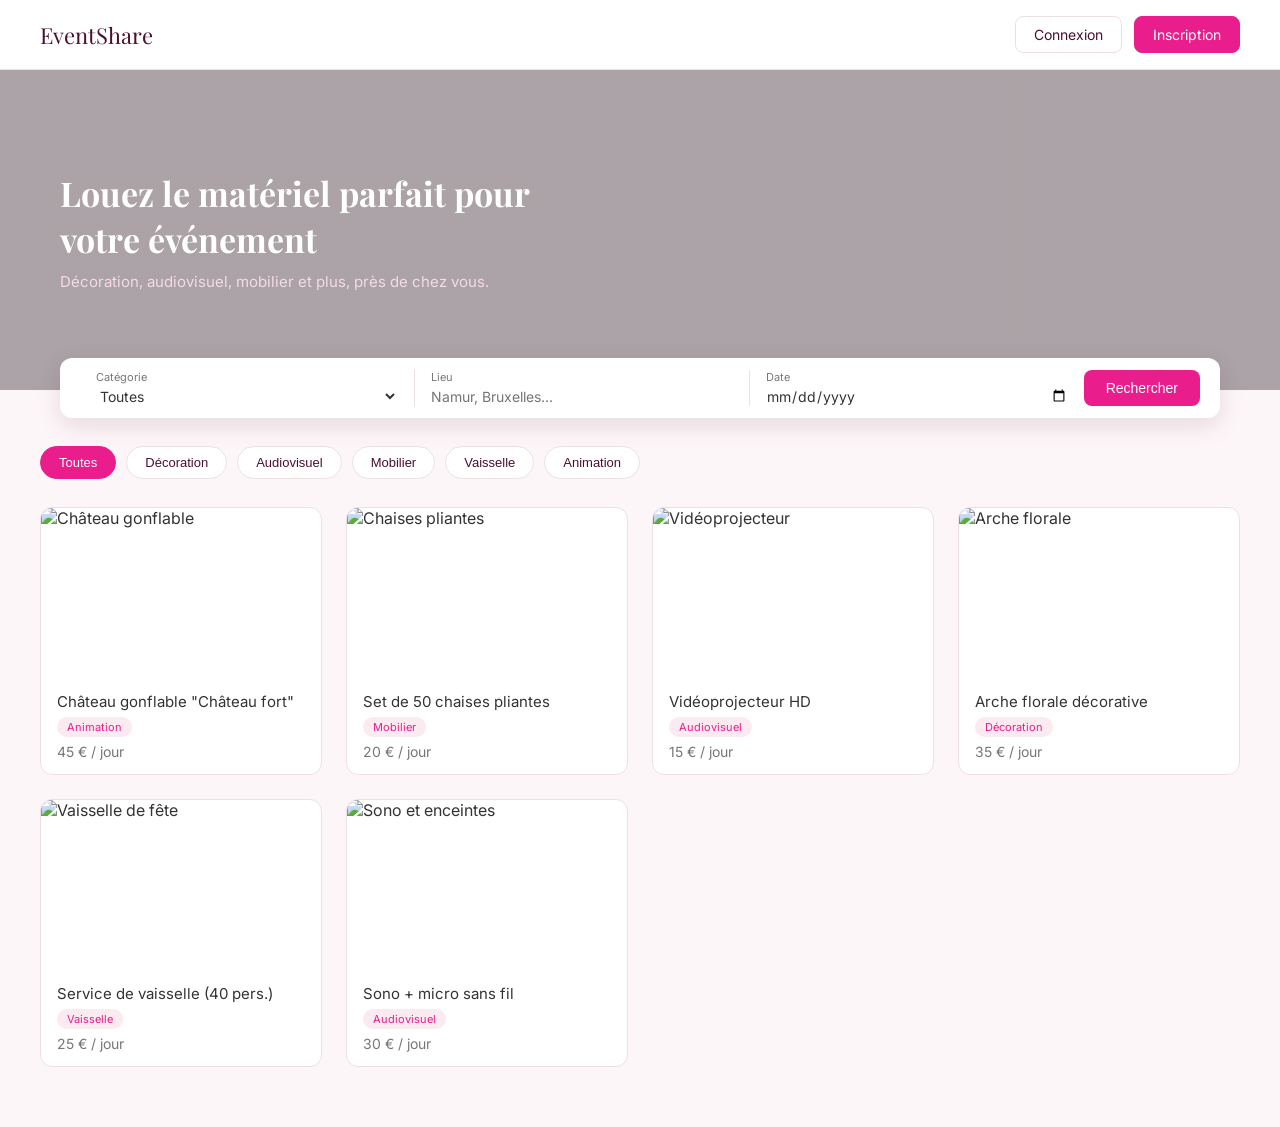
==== src/main/resources/static/index.html @ 3b7f187b "added html structure and css stylesheet" ====
<!DOCTYPE html>
<html lang="fr">
<head>
    <meta charset="UTF-8">
    <meta name="viewport" content="width=device-width, initial-scale=1.0">
    <title>EventShare — Louez du matériel événementiel</title>
    <link rel="stylesheet" href="css/style.css">
</head>
<body>

    <nav class="navbar">
        <a href="index.html" class="logo">EventShare</a>
        <div class="nav-actions">
            <a href="login.html" class="btn">Connexion</a>
            <a href="register.html" class="btn btn-primary">Inscription</a>
        </div>
    </nav>

    <header class="hero">
        <h1>Louez le matériel parfait pour votre événement</h1>
        <p>Décoration, audiovisuel, mobilier et plus, près de chez vous.</p>

        <form class="search-bar">
            <div class="search-field">
                <label for="search-category">Catégorie</label>
                <select id="search-category">
                    <option>Toutes</option>
                    <option>Décoration</option>
                    <option>Audiovisuel</option>
                    <option>Mobilier</option>
                    <option>Vaisselle</option>
                    <option>Animation</option>
                </select>
            </div>
            <div class="search-field">
                <label for="search-location">Lieu</label>
                <input type="text" id="search-location" placeholder="Namur, Bruxelles...">
            </div>
            <div class="search-field">
                <label for="search-date">Date</label>
                <input type="date" id="search-date">
            </div>
            <button type="submit" class="search-submit">Rechercher</button>
        </form>
    </header>

    <div class="categories">
        <button class="category-pill active">Toutes</button>
        <button class="category-pill">Décoration</button>
        <button class="category-pill">Audiovisuel</button>
        <button class="category-pill">Mobilier</button>
        <button class="category-pill">Vaisselle</button>
        <button class="category-pill">Animation</button>
    </div>

    <main class="catalogue">
        <article class="item-card">
            <img src="https://images.unsplash.com/photo-1464349153735-7db50ed83c84?w=400" alt="Château gonflable">
            <div class="item-body">
                <div class="item-title">Château gonflable "Château fort"</div>
                <span class="item-category">Animation</span>
                <div class="item-price">45 € / jour</div>
            </div>
        </article>

        <article class="item-card">
            <img src="https://images.unsplash.com/photo-1519671482749-fd09be7ccebf?w=400" alt="Chaises pliantes">
            <div class="item-body">
                <div class="item-title">Set de 50 chaises pliantes</div>
                <span class="item-category">Mobilier</span>
                <div class="item-price">20 € / jour</div>
            </div>
        </article>

        <article class="item-card">
            <img src="https://images.unsplash.com/photo-1478720568477-152d9b164e26?w=400" alt="Vidéoprojecteur">
            <div class="item-body">
                <div class="item-title">Vidéoprojecteur HD</div>
                <span class="item-category">Audiovisuel</span>
                <div class="item-price">15 € / jour</div>
            </div>
        </article>

        <article class="item-card">
            <img src="https://images.unsplash.com/photo-1519225421980-715cb0215aed?w=400" alt="Arche florale">
            <div class="item-body">
                <div class="item-title">Arche florale décorative</div>
                <span class="item-category">Décoration</span>
                <div class="item-price">35 € / jour</div>
            </div>
        </article>

        <article class="item-card">
            <img src="https://images.unsplash.com/photo-1530103862676-de8c9debad1d?w=400" alt="Vaisselle de fête">
            <div class="item-body">
                <div class="item-title">Service de vaisselle (40 pers.)</div>
                <span class="item-category">Vaisselle</span>
                <div class="item-price">25 € / jour</div>
            </div>
        </article>

        <article class="item-card">
            <img src="https://images.unsplash.com/photo-1470229722913-7c0e2dbbafd3?w=400" alt="Sono et enceintes">
            <div class="item-body">
                <div class="item-title">Sono + micro sans fil</div>
                <span class="item-category">Audiovisuel</span>
                <div class="item-price">30 € / jour</div>
            </div>
        </article>
    </main>

</body>
</html>
---- src/main/resources/static/css/style.css ----
@import url('https://fonts.googleapis.com/css2?family=Playfair+Display:wght@500;600&family=Inter:wght@400;500&display=swap');

:root {
    --rose: #E91E8C;
    --rose-clair: #FBEAF0;
    --bordeaux: #4A1030;
    --fond: #FDF6F8;
    --texte: #333333;
    --texte-clair: #777777;
    --bordure: #ECE0E4;
    --rayon: 12px;
}

* {
    box-sizing: border-box;
}

body {
    margin: 0;
    font-family: 'Inter', sans-serif;
    color: var(--texte);
    background: var(--fond);
}

h1, h2, h3 {
    font-family: 'Playfair Display', serif;
    color: var(--bordeaux);
    margin: 0;
}

a {
    text-decoration: none;
    color: inherit;
}

/* --- Navbar --- */

.navbar {
    display: flex;
    align-items: center;
    justify-content: space-between;
    padding: 16px 40px;
    background: #fff;
    border-bottom: 1px solid var(--bordure);
}

.navbar .logo {
    font-family: 'Playfair Display', serif;
    font-size: 22px;
    color: var(--bordeaux);
}

.navbar .nav-actions {
    display: flex;
    gap: 12px;
}

.btn {
    font-family: 'Inter', sans-serif;
    font-size: 14px;
    padding: 9px 18px;
    border-radius: 8px;
    border: 1px solid var(--bordure);
    background: #fff;
    color: var(--bordeaux);
    cursor: pointer;
}

.btn-primary {
    background: var(--rose);
    border-color: var(--rose);
    color: #fff;
}

/* --- Hero --- */

.hero {
    position: relative;
    height: 320px;
    background-image:
        linear-gradient(rgba(20, 5, 15, 0.35), rgba(20, 5, 15, 0.35)),
        url('https://images.unsplash.com/photo-1519167758481-83f550bb49b3?w=1200');
    background-size: cover;
    background-position: center;
    display: flex;
    flex-direction: column;
    justify-content: center;
    padding: 0 60px;
}

.hero h1 {
    color: #fff;
    font-size: 34px;
    max-width: 480px;
    margin-bottom: 10px;
}

.hero p {
    color: #f4dbe6;
    font-size: 15px;
    margin: 0;
}

/* --- Barre de recherche flottante --- */

.search-bar {
    position: absolute;
    bottom: -28px;
    left: 60px;
    right: 60px;
    background: #fff;
    border-radius: var(--rayon);
    padding: 12px 20px;
    display: flex;
    align-items: center;
    box-shadow: 0 8px 24px rgba(74, 16, 48, 0.12);
}

.search-field {
    flex: 1;
    padding: 0 16px;
    border-right: 1px solid var(--bordure);
}

.search-field:last-of-type {
    border-right: none;
}

.search-field label {
    display: block;
    font-size: 11px;
    color: var(--texte-clair);
    margin-bottom: 2px;
}

.search-field input,
.search-field select {
    border: none;
    font-size: 14px;
    font-family: 'Inter', sans-serif;
    color: var(--texte);
    width: 100%;
    padding: 0;
    background: transparent;
}

.search-field input:focus,
.search-field select:focus {
    outline: none;
}

.search-submit {
    background: var(--rose);
    color: #fff;
    font-size: 14px;
    padding: 10px 22px;
    border-radius: 8px;
    border: none;
    cursor: pointer;
    white-space: nowrap;
}

/* --- Filtres catégories --- */

.categories {
    display: flex;
    gap: 10px;
    flex-wrap: wrap;
    padding: 56px 40px 12px;
}

.category-pill {
    font-size: 13px;
    padding: 8px 18px;
    border-radius: 18px;
    border: 1px solid var(--bordure);
    background: #fff;
    color: var(--bordeaux);
    cursor: pointer;
}

.category-pill.active {
    background: var(--rose);
    border-color: var(--rose);
    color: #fff;
}

/* --- Grille de cartes --- */

.catalogue {
    display: grid;
    grid-template-columns: repeat(auto-fit, minmax(240px, 1fr));
    gap: 24px;
    padding: 16px 40px 60px;
}

.item-card {
    background: #fff;
    border-radius: var(--rayon);
    border: 1px solid var(--bordure);
    overflow: hidden;
}

.item-card img {
    width: 100%;
    height: 170px;
    object-fit: cover;
    display: block;
}

.item-card .item-body {
    padding: 14px 16px;
}

.item-card .item-title {
    font-size: 15px;
    color: var(--texte);
    margin-bottom: 4px;
}

.item-card .item-category {
    display: inline-block;
    font-size: 11px;
    color: var(--rose);
    background: var(--rose-clair);
    padding: 3px 10px;
    border-radius: 10px;
    margin-bottom: 6px;
}

.item-card .item-price {
    font-size: 14px;
    color: var(--texte-clair);
}

/* --- Détail d'une annonce --- */

.item-detail {
    display: grid;
    grid-template-columns: 1.6fr 1fr;
    gap: 40px;
    padding: 40px 60px 80px;
    align-items: start;
}

.item-detail .gallery img {
    width: 100%;
    height: 360px;
    object-fit: cover;
    border-radius: var(--rayon);
}

.item-detail .item-title-large {
    font-size: 28px;
    margin-top: 20px;
}

.item-detail .item-owner {
    font-size: 13px;
    color: var(--texte-clair);
    margin: 6px 0 20px;
}

.item-detail .item-description {
    font-size: 14px;
    line-height: 1.7;
    color: var(--texte);
}

/* Encart de réservation "collant", façon Airbnb */
.booking-box {
    position: sticky;
    top: 24px;
    background: #fff;
    border: 1px solid var(--bordure);
    border-radius: var(--rayon);
    padding: 24px;
}

.booking-box .price {
    font-size: 22px;
    color: var(--bordeaux);
    margin-bottom: 16px;
}

.booking-box .price span {
    font-size: 13px;
    color: var(--texte-clair);
    font-weight: normal;
}

.booking-box label {
    display: block;
    font-size: 12px;
    color: var(--texte-clair);
    margin: 12px 0 4px;
}

.booking-box input {
    width: 100%;
    padding: 9px 10px;
    border-radius: 8px;
    border: 1px solid var(--bordure);
    font-family: 'Inter', sans-serif;
    font-size: 13px;
}

.booking-box .btn-primary {
    width: 100%;
    margin-top: 18px;
    padding: 11px;
}

/* --- Tableaux de bord (mes annonces / réservations) --- */

.dashboard {
    padding: 40px 60px 80px;
}

.dashboard-header {
    display: flex;
    justify-content: space-between;
    align-items: center;
    margin-bottom: 24px;
}

.item-card-actions {
    display: flex;
    gap: 8px;
    padding: 0 16px 14px;
}

.item-card-actions .btn {
    flex: 1;
    padding: 6px 0;
    font-size: 12px;
    text-align: center;
}

.status-badge {
    display: inline-block;
    font-size: 11px;
    padding: 3px 10px;
    border-radius: 10px;
}

.status-en-attente { background: #FDF3D8; color: #8A6D1D; }
.status-confirmee { background: #DDF3E4; color: #1E7A44; }
.status-refusee { background: #FBE2E2; color: #B23A3A; }

/* --- Table admin --- */

.admin-table {
    width: 100%;
    border-collapse: collapse;
    background: #fff;
    border-radius: var(--rayon);
    overflow: hidden;
    border: 1px solid var(--bordure);
}

.admin-table th,
.admin-table td {
    text-align: left;
    padding: 12px 16px;
    font-size: 13px;
    border-bottom: 1px solid var(--bordure);
}

.admin-table th {
    background: var(--rose-clair);
    color: var(--bordeaux);
    font-weight: 500;
}

.admin-table tr:last-child td {
    border-bottom: none;
}

.admin-table .btn {
    padding: 5px 12px;
    font-size: 12px;
}

/* --- Formulaires (login / register) --- */

.form-page {
    max-width: 400px;
    margin: 80px auto;
    background: #fff;
    padding: 36px;
    border-radius: var(--rayon);
    border: 1px solid var(--bordure);
}

.form-page h2 {
    margin-bottom: 20px;
    text-align: center;
}

.form-page label {
    display: block;
    font-size: 13px;
    color: var(--texte-clair);
    margin-bottom: 6px;
    margin-top: 16px;
}

.form-page input,
.form-page select,
.form-page textarea {
    width: 100%;
    padding: 10px 12px;
    border-radius: 8px;
    border: 1px solid var(--bordure);
    font-family: 'Inter', sans-serif;
    font-size: 14px;
}

.form-page .btn-primary {
    width: 100%;
    margin-top: 24px;
    padding: 11px;
}

.form-page .form-footer {
    text-align: center;
    font-size: 13px;
    color: var(--texte-clair);
    margin-top: 16px;
}

.form-page .form-footer a {
    color: var(--rose);
}
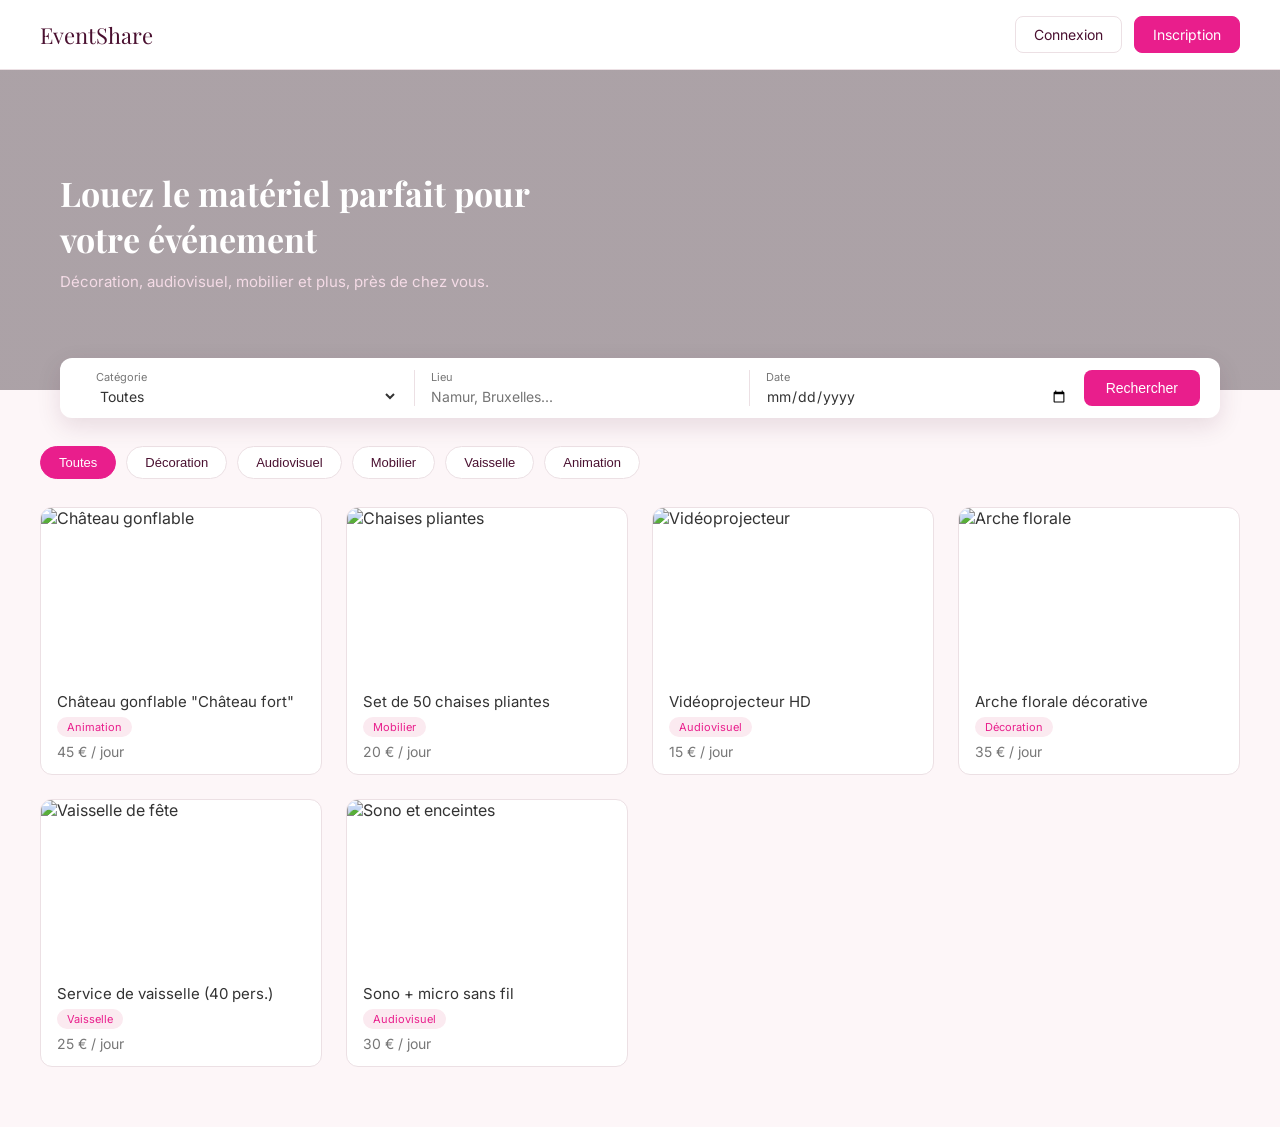
==== commit 002e8eab: "Added the navbar script to the home page" ====
--- a/src/main/resources/static/index.html
+++ b/src/main/resources/static/index.html
@@ -5,6 +5,7 @@
     <meta name="viewport" content="width=device-width, initial-scale=1.0">
     <title>EventShare — Louez du matériel événementiel</title>
     <link rel="stylesheet" href="css/style.css">
+    <script src="/js/navbar.js"></script>
 </head>
 <body>
 
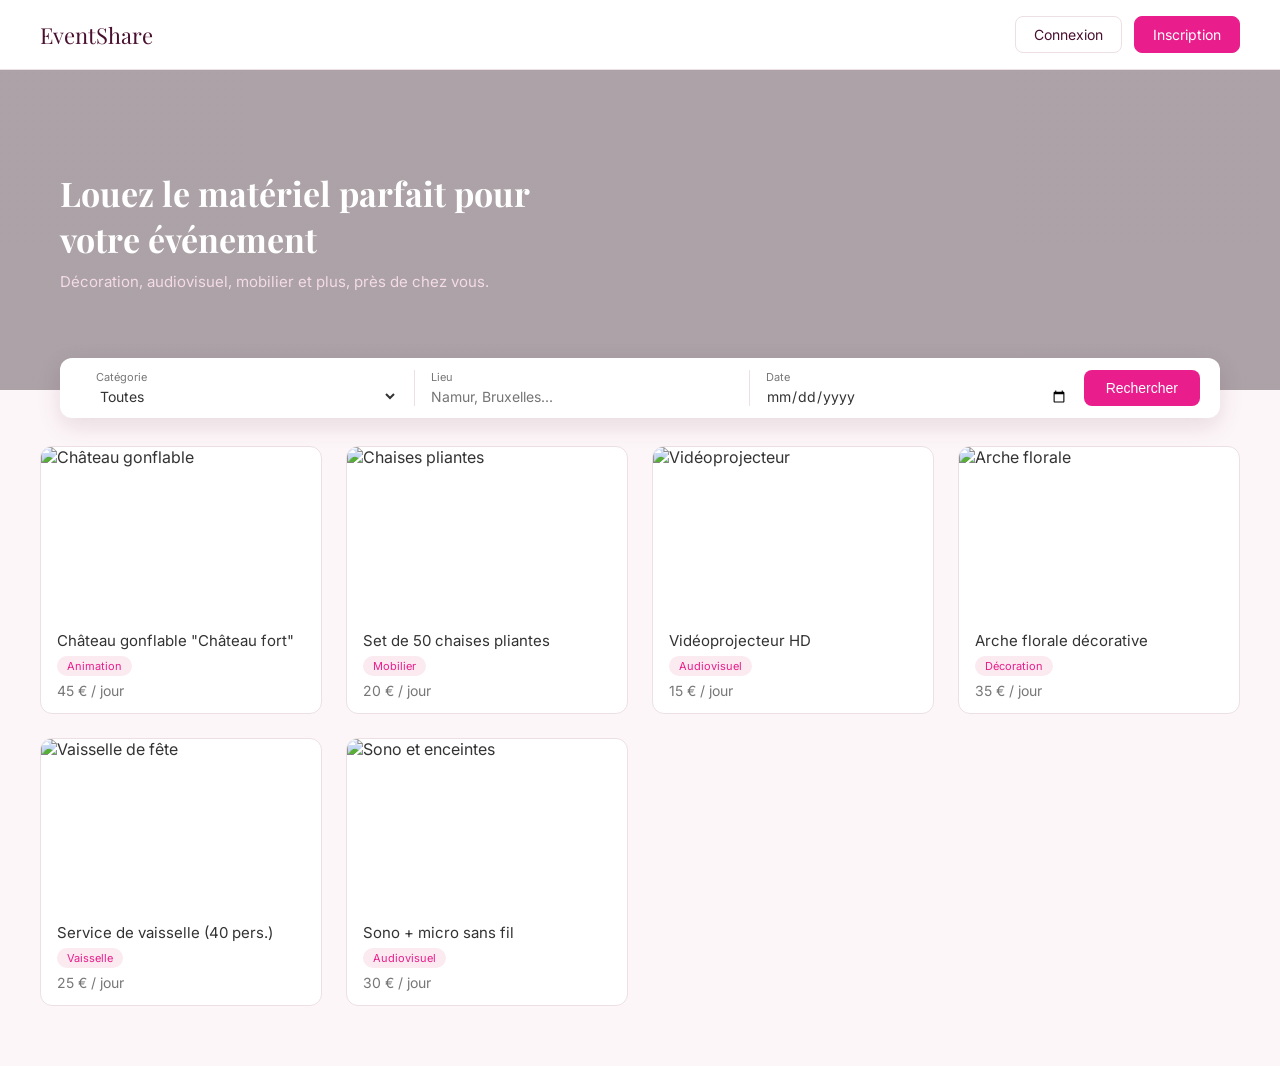
==== commit 0cd05c86: "deleted pill categories filter" ====
--- a/src/main/resources/static/index.html
+++ b/src/main/resources/static/index.html
@@ -5,7 +5,10 @@
     <meta name="viewport" content="width=device-width, initial-scale=1.0">
     <title>EventShare — Louez du matériel événementiel</title>
     <link rel="stylesheet" href="css/style.css">
+    <script src="/js/escape.js"></script>
+    <script src="/js/csrf.js"></script>
     <script src="/js/navbar.js"></script>
+    <script src="/js/catalogue.js"></script>
 </head>
 <body>
 
@@ -44,15 +47,6 @@
             <button type="submit" class="search-submit">Rechercher</button>
         </form>
     </header>
-
-    <div class="categories">
-        <button class="category-pill active">Toutes</button>
-        <button class="category-pill">Décoration</button>
-        <button class="category-pill">Audiovisuel</button>
-        <button class="category-pill">Mobilier</button>
-        <button class="category-pill">Vaisselle</button>
-        <button class="category-pill">Animation</button>
-    </div>
 
     <main class="catalogue">
         <article class="item-card">
--- a/src/main/resources/static/css/style.css
+++ b/src/main/resources/static/css/style.css
@@ -53,6 +53,7 @@
 .navbar .nav-actions {
     display: flex;
     gap: 12px;
+    align-items: center;
 }
 
 .btn {
@@ -191,7 +192,7 @@
     display: grid;
     grid-template-columns: repeat(auto-fit, minmax(240px, 1fr));
     gap: 24px;
-    padding: 16px 40px 60px;
+    padding: 56px 40px 60px;
 }
 
 .item-card {
